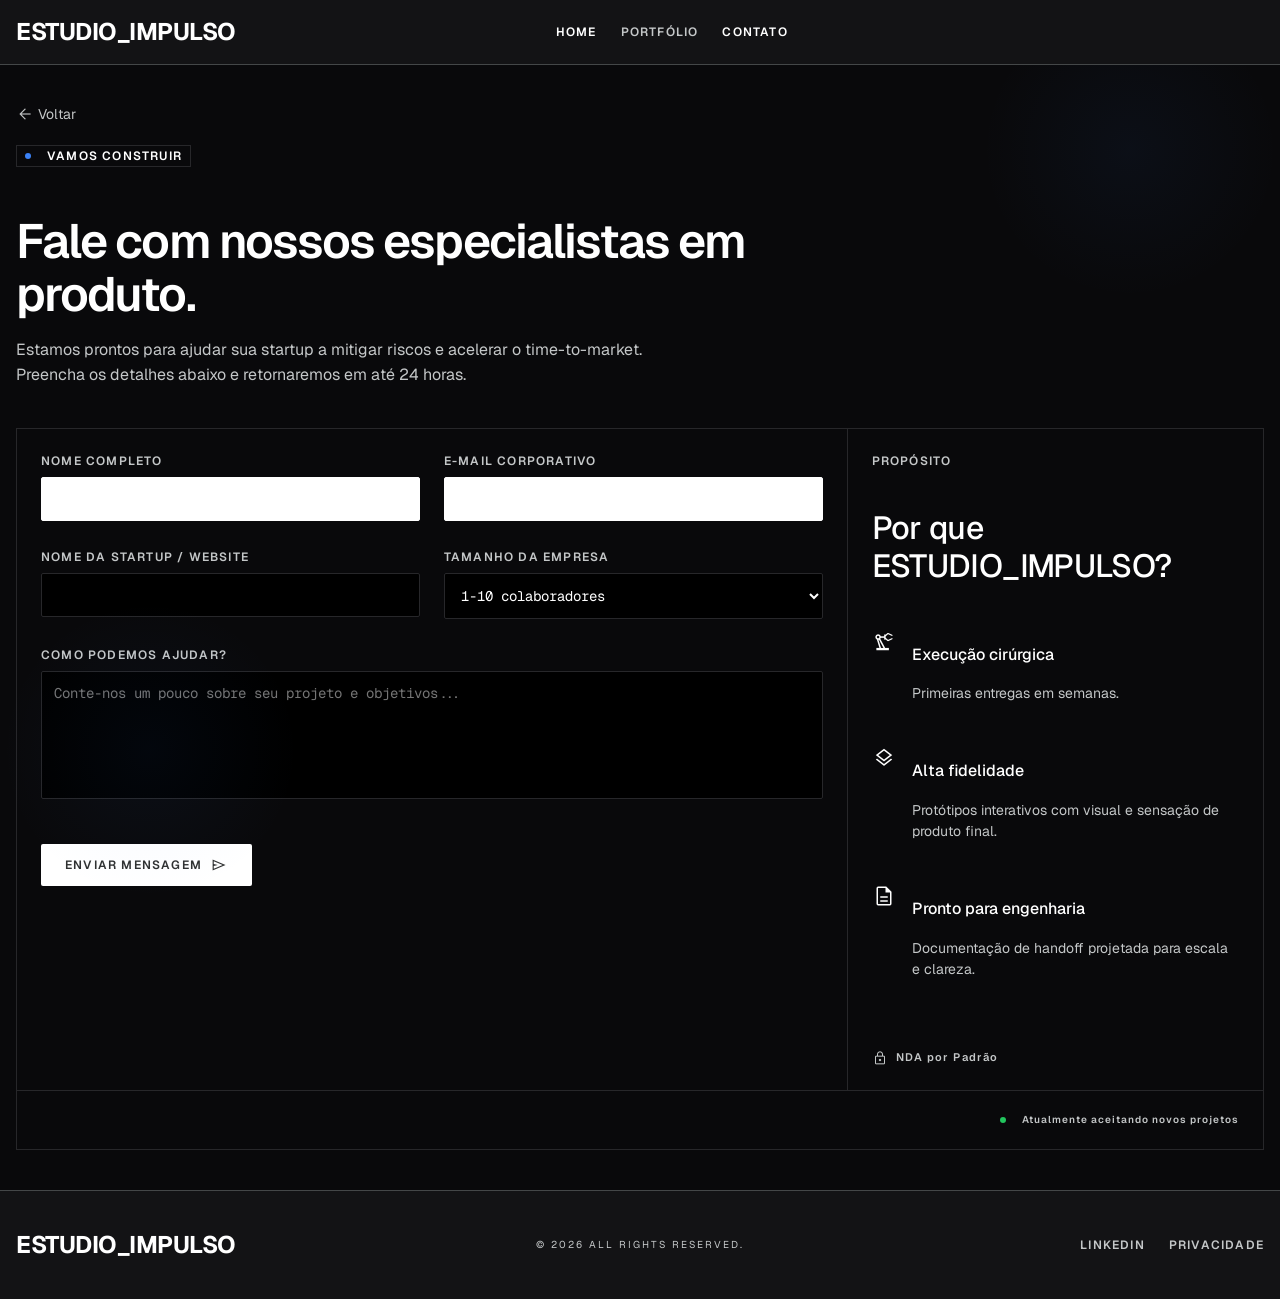
==== contato/index.html @ 2952daf0 "feat: add inline SVG favicon (EI logo on dark background)" ====
<!DOCTYPE html>
<html class="dark" lang="pt-BR">
<head>
  <meta charset="utf-8">
  <meta content="width=device-width, initial-scale=1.0" name="viewport">
  <link rel="icon" href="data:image/svg+xml,<svg xmlns='http://www.w3.org/2000/svg' viewBox='0 0 32 32'><rect width='32' height='32' rx='4' fill='%23131315'/><text x='16' y='23' text-anchor='middle' font-family='Geist,sans-serif' font-weight='700' font-size='20' fill='%23ffffff'>EI</text></svg>">
  <title>Contato | ESTUDIO_IMPULSO</title>
  <meta property="og:type" content="website">
  <meta property="og:site_name" content="ESTUDIO_IMPULSO">
  <meta property="og:title" content="Contato | ESTUDIO_IMPULSO">
  <meta property="og:description" content="Fale com nossos especialistas em produto. Estamos prontos para ajudar sua startup a mitigar riscos e acelerar o time-to-market.">
  <meta property="og:url" content="https://estudioimpulso.com.br/contact">
  <meta property="og:image" content="https://estudioimpulso.com.br/img/guia-thumb-new.png">
  <meta property="og:image:width" content="1200">
  <meta property="og:image:height" content="630">
  <meta name="twitter:card" content="summary_large_image">
  <link rel="stylesheet" href="../css/styles.css?v=2">
</head>
<body class="bg-dim">

<div class="glow-subtle" style="top: 0; right: 0;"></div>
<div class="glow-subtle" style="bottom: 0; left: 0;"></div>

<nav class="site-nav">
  <div class="nav-inner">
    <a href="/" class="nav-brand">ESTUDIO_IMPULSO</a>
    <div class="nav-links">
      <a href="/" class="nav-link">Home</a>
      <a href="../portfolio/" class="nav-link">Portfólio</a>
      <a href="../contato/" class="nav-link active">Contato</a>
    </div>
    <div style="visibility: hidden;" class="btn-primary">Fale conosco</div>
  </div>
</nav>

<main class="container-site py-xl">

  <!-- Hero -->
  <div class="mb-xl max-w-3xl">
    <a href="../" class="back-link mb-md">
      <span class="material-symbols-outlined" style="font-size: 18px;">arrow_back</span>
      <span>Voltar</span>
    </a>
    <div class="mt-1" style="margin-top: 4px;">
      <div class="badge badge-dark" style="margin-bottom: 16px;">
        <span class="status-dot status-dot-accent"></span>
        <span class="font-label-caps text-primary uppercase tracking-widest">VAMOS CONSTRUIR</span>
      </div>
    </div>
    <h1 class="font-display-lg md-text-display-lg tracking-tighter text-primary mb-sm" style="line-height: 1.1;">
      Fale com nossos especialistas em produto.
    </h1>
    <p class="font-body-md text-on-surface-variant max-w-2xl">
      Estamos prontos para ajudar sua startup a mitigar riscos e acelerar o time-to-market. Preencha os detalhes abaixo e retornaremos em até 24 horas.
    </p>
  </div>

  <!-- Bento Contact Layout -->
  <div class="grid md-grid-cols-12 gap-0" style="border: 1px solid var(--color-border-hover);">

    <!-- Form (8 cols) -->
    <form class="md-col-span-8 p-lg space-y-lg" id="contact-form" action="https://formspree.io/f/xojgazay" method="POST" style="background: var(--color-bg); border-right: 1px solid var(--color-border-hover);">
      <div class="grid md-grid-cols-2 gap-lg">
        <div>
          <label class="form-label">Nome Completo</label>
          <input class="input-field input-field-light" type="text" name="nome" data-fs-field placeholder="" required>
          <span data-fs-error="nome" class="font-body-sm text-error" style="margin-top: 4px; display: block;"></span>
        </div>
        <div>
          <label class="form-label">E-mail Corporativo</label>
          <input class="input-field input-field-light" type="email" name="email" data-fs-field placeholder="" required>
          <span data-fs-error="email" class="font-body-sm text-error" style="margin-top: 4px; display: block;"></span>
        </div>
      </div>
      <div class="grid md-grid-cols-2 gap-lg">
        <div>
          <label class="form-label">Nome da Startup / Website</label>
          <input class="input-field" type="text" name="startup" data-fs-field placeholder="">
          <span data-fs-error="startup" class="font-body-sm text-error" style="margin-top: 4px; display: block;"></span>
        </div>
        <div>
          <label class="form-label">Tamanho da empresa</label>
          <select class="input-field cursor-pointer" name="tamanho" data-fs-field>
            <option value="1-10">1-10 colaboradores</option>
            <option value="11-50">11-50 colaboradores</option>
            <option value="51-200">51-200 colaboradores</option>
            <option value="201-500">201-500 colaboradores</option>
            <option value="500+">500+ colaboradores</option>
          </select>
          <span data-fs-error="tamanho" class="font-body-sm text-error" style="margin-top: 4px; display: block;"></span>
        </div>
      </div>
      <div>
        <label class="form-label">Como podemos ajudar?</label>
        <textarea class="input-field resize-none h-32" name="mensagem" data-fs-field placeholder="Conte-nos um pouco sobre seu projeto e objetivos..." required rows="6"></textarea>
        <span data-fs-error="mensagem" class="font-body-sm text-error" style="margin-top: 4px; display: block;"></span>
      </div>
      <div class="pt-md">
        <button class="btn-primary w-full md-w-auto" type="submit" data-fs-submit-btn style="border-radius: 2px;">
          Enviar Mensagem
          <span class="material-symbols-outlined" style="font-size: 18px;">send</span>
        </button>
      </div>
      <div data-fs-success class="bento-card-dark p-md font-body-md text-primary" style="display: none; border-color: #22c55e;">
        <span class="material-symbols-outlined" style="color: #22c55e; font-size: 20px;">check_circle</span> Mensagem enviada com sucesso! Retornaremos em até 24h.
      </div>
      <div data-fs-error class="bento-card-dark p-md font-body-md text-error" style="display: none;">
        <span class="material-symbols-outlined" style="font-size: 20px;">error</span> Erro ao enviar. Tente novamente.
      </div>
    </form>

    <!-- Sidebar (4 cols) -->
    <div class="md-col-span-4" style="background: var(--color-bg);">
      <div class="p-lg h-full flex flex-col">
        <span class="form-label">propósito</span>
        <h3 class="font-headline-lg text-primary mb-lg" style="line-height: 1.2;">Por que ESTUDIO_IMPULSO?</h3>
        <ul class="space-y-lg flex-grow list-none" style="padding: 0;">
          <li class="flex gap-md">
            <span class="material-symbols-outlined text-primary mt-1">precision_manufacturing</span>
            <div>
              <p class="font-body-md text-primary font-medium" style="font-size: 16px;">Execução cirúrgica</p>
              <p class="font-body-sm text-on-surface-variant">Primeiras entregas em semanas.</p>
            </div>
          </li>
          <li class="flex gap-md">
            <span class="material-symbols-outlined text-primary mt-1">layers</span>
            <div>
              <p class="font-body-md text-primary font-medium" style="font-size: 16px;">Alta fidelidade</p>
              <p class="font-body-sm text-on-surface-variant">Protótipos interativos com visual e sensação de produto final.</p>
            </div>
          </li>
          <li class="flex gap-md">
            <span class="material-symbols-outlined text-primary mt-1">description</span>
            <div>
              <p class="font-body-md text-primary font-medium" style="font-size: 16px;">Pronto para engenharia</p>
              <p class="font-body-sm text-on-surface-variant">Documentação de handoff projetada para escala e clareza.</p>
            </div>
          </li>
        </ul>
        <div class="mt-xl pt-lg border-t" style="border-color: var(--color-border-hover);">
          <div class="flex items-center gap-sm text-on-surface-variant">
            <span class="material-symbols-outlined" style="font-size: 16px;">lock</span>
            <span class="font-label-caps" style="font-size: 11px; letter-spacing: 0.1em;">NDA por Padrão</span>
          </div>
        </div>
      </div>
    </div>

    <!-- Status Bar (12 cols) -->
    <div class="md-col-span-12 flex flex-col md-flex-row items-center justify-between p-lg" style="background: var(--color-bg); border-top: 1px solid var(--color-border-hover);">
      <div class="flex items-center gap-md mb-md md-mb-0"></div>
      <div class="flex items-center gap-sm">
        <span class="status-dot status-dot-active"></span>
        <span class="font-label-caps text-on-surface-variant tracking-widest" style="font-size: 10px;">Atualmente aceitando novos projetos</span>
      </div>
    </div>

  </div>

</main>

<footer class="site-footer">
  <div class="footer-inner md-flex-row">
    <div class="flex-1 flex justify-start">
      <span class="footer-brand">ESTUDIO_IMPULSO</span>
    </div>
    <div class="flex-1 flex justify-center">
      <span class="footer-copy">© 2026 ALL RIGHTS RESERVED.</span>
    </div>
    <div class="flex-1 flex justify-end footer-links">
      <a href="#" class="footer-link">LinkedIn</a>
      <a href="#" class="footer-link">Privacidade</a>
    </div>
  </div>
</footer>

<script src="../js/main.js?v=2"></script>
</body>
</html>
---- css/styles.css ----
/* === ESTUDIO_IMPULSO | Shared Design System === */

@import url('https://fonts.googleapis.com/css2?family=Geist:wght@100..900&family=Geist+Mono:wght@100..900&display=swap');
@import url('https://fonts.googleapis.com/css2?family=Material+Symbols+Outlined:wght,FILL@100..700,0..1&display=swap');

:root {
  /* Deep Dark palette */
  --color-bg: #09090b;
  --color-surface: #131315;
  --color-surface-container-lowest: #0e0e10;
  --color-surface-container-low: #1c1b1d;
  --color-surface-container: #201f22;
  --color-surface-container-high: #2a2a2c;
  --color-surface-container-highest: #353437;
  --color-surface-bright: #39393b;
  --color-primary: #ffffff;
  --color-on-primary: #2f3131;
  --color-outline: #8e9192;
  --color-outline-variant: #444748;
  --color-on-surface: #e5e1e4;
  --color-on-surface-variant: #c4c7c8;
  --color-secondary: #c8c6c9;
  --color-tertiary: #ffffff;
  --color-error: #ffb4ab;
  --color-accent: #3b82f6;
  --color-border-subtle: #18181b;
  --color-border-hover: #27272a;
}

*,
*::before,
*::after {
  box-sizing: border-box;
}

body {
  background-color: var(--color-surface);
  color: var(--color-on-surface);
  font-family: 'Geist', sans-serif;
  -webkit-font-smoothing: antialiased;
  -moz-osx-font-smoothing: grayscale;
  overflow-x: hidden;
  margin: 0;
  min-height: 100vh;
}

body.bg-dim {
  background-color: var(--color-bg);
}

a { text-decoration: none; }

::selection {
  background-color: #e2e2e2;
  color: #636565;
}

/* Scrollbar */
::-webkit-scrollbar { width: 6px; }
::-webkit-scrollbar-track { background: var(--color-bg); }
::-webkit-scrollbar-thumb { background: var(--color-border-subtle); border-radius: 3px; }
::-webkit-scrollbar-thumb:hover { background: var(--color-border-hover); }

/* === Material Icons === */
.material-symbols-outlined {
  font-variation-settings: 'FILL' 0, 'wght' 300, 'GRAD' 0, 'opsz' 24;
  vertical-align: middle;
  display: inline-block;
  line-height: 1;
}

/* === Typography === */
.font-headline-lg-mobile {
  font-family: 'Geist', sans-serif;
  font-size: 24px;
  line-height: 1.2;
  letter-spacing: -0.02em;
  font-weight: 500;
}

.font-headline-lg {
  font-family: 'Geist', sans-serif;
  font-size: 32px;
  line-height: 1.2;
  letter-spacing: -0.02em;
  font-weight: 500;
}

.font-display-lg {
  font-family: 'Geist', sans-serif;
  font-size: 48px;
  line-height: 1.1;
  letter-spacing: -0.04em;
  font-weight: 600;
}

.font-body-md {
  font-family: 'Geist', sans-serif;
  font-size: 16px;
  line-height: 1.6;
  font-weight: 400;
}

.font-body-sm {
  font-family: 'Geist', sans-serif;
  font-size: 14px;
  line-height: 1.5;
  font-weight: 400;
}

.font-label-caps {
  font-family: 'Geist', sans-serif;
  font-size: 12px;
  line-height: 1;
  letter-spacing: 0.1em;
  font-weight: 600;
}

.font-mono-code {
  font-family: 'Geist Mono', monospace;
  font-size: 13px;
  line-height: 1.6;
  font-weight: 400;
}

/* === Utility Classes === */
.container-site {
  max-width: 1280px;
  margin: 0 auto;
  padding: 0 16px;
}

.p-md { padding: 16px; }
.p-lg { padding: 24px; }
.p-xl { padding: 40px; }
.px-md { padding-left: 16px; padding-right: 16px; }
.px-lg { padding-left: 24px; padding-right: 24px; }
.px-xl { padding-left: 40px; padding-right: 40px; }
.py-md { padding-top: 16px; padding-bottom: 16px; }
.py-lg { padding-top: 24px; padding-bottom: 24px; }
.py-xl { padding-top: 40px; padding-bottom: 40px; }
.mt-xl { margin-top: 40px; }
.mb-lg { margin-bottom: 24px; }
.mb-xl { margin-bottom: 40px; }
.pt-md { padding-top: 16px; }
.pt-xl { padding-top: 40px; }
.pb-xl { padding-bottom: 40px; }

.gap-xs { gap: 4px; }
.gap-sm { gap: 8px; }
.gap-md { gap: 16px; }
.gap-lg { gap: 24px; }

.space-y-xs > * + * { margin-top: 4px; }
.space-y-sm > * + * { margin-top: 8px; }
.space-y-md > * + * { margin-top: 16px; }
.space-y-lg > * + * { margin-top: 24px; }
.space-y-xl > * + * { margin-top: 40px; }

.flex { display: flex; }
.inline-flex { display: inline-flex; }
.grid { display: grid; }
.flex-col { flex-direction: column; }
.flex-wrap { flex-wrap: wrap; }
.flex-1 { flex: 1; }
.flex-shrink-0 { flex-shrink: 0; }
.flex-grow { flex-grow: 1; }
.items-center { align-items: center; }
.items-start { align-items: flex-start; }
.justify-center { justify-content: center; }
.justify-between { justify-content: space-between; }
.justify-start { justify-content: flex-start; }
.justify-end { justify-content: flex-end; }
.text-center { text-align: center; }
.relative { position: relative; }
.absolute { position: absolute; }
.inset-0 { inset: 0; }
.z-10 { z-index: 10; }
.z-50 { z-index: 50; }
.-z-10 { z-index: -10; }
.overflow-hidden { overflow: hidden; }
.whitespace-nowrap { white-space: nowrap; }
.w-full { width: 100%; }
.h-full { height: 100%; }
.h-px { height: 1px; }
.h-16 { height: 64px; }
.w-2 { width: 8px; }
.h-2 { height: 8px; }
.w-16 { width: 64px; }
.h-16-2 { height: 64px; }
.w-24 { width: 96px; }
.max-w-2xl { max-width: 672px; }
.max-w-3xl { max-width: 768px; }
.max-w-4xl { max-width: 896px; }
.max-w-xl { max-width: 576px; }
.font-bold { font-weight: 700; }
.font-medium { font-weight: 500; }
.font-semibold { font-weight: 600; }
.uppercase { text-transform: uppercase; }
.tracking-tighter { letter-spacing: -0.05em; }
.tracking-tight { letter-spacing: -0.02em; }
.tracking-wider { letter-spacing: 0.05em; }
.tracking-widest { letter-spacing: 0.1em; }
.leading-relaxed { line-height: 1.625; }
.leading-tight { line-height: 1.25; }
.text-primary { color: var(--color-primary); }
.text-on-primary { color: var(--color-on-primary); }
.text-on-surface { color: var(--color-on-surface); }
.text-on-surface-variant { color: var(--color-on-surface-variant); }
.text-outline { color: var(--color-outline); }
.text-error { color: var(--color-error); }
.text-black { color: #000000; }
.bg-primary { background-color: var(--color-primary); }
.bg-surface { background-color: var(--color-surface); }
.bg-surface-dim { background-color: var(--color-bg); }
.bg-surface-container { background-color: var(--color-surface-container); }
.bg-surface-container-low { background-color: var(--color-surface-container-low); }
.bg-surface-container-lowest { background-color: var(--color-surface-container-lowest); }
.bg-surface-container-high { background-color: var(--color-surface-container-high); }
.bg-surface-container-highest { background-color: var(--color-surface-container-highest); }
.bg-background { background-color: var(--color-surface); }
.bg-outline-variant { background-color: var(--color-outline-variant); }
.bg-accent { background-color: var(--color-accent); }
.rounded-full { border-radius: 9999px; }
.block { display: block; }
.hidden { display: none; }
.pointer-events-none { pointer-events: none; }
.opacity-30 { opacity: 0.3; }
.opacity-80 { opacity: 0.8; }
.opacity-90 { opacity: 0.9; }
.opacity-100 { opacity: 1; }
.opacity-0 { opacity: 0; }
.object-cover { object-fit: cover; }
.grayscale { filter: grayscale(100%); }
.cursor-pointer { cursor: pointer; }
.ml-auto { margin-left: auto; }
.mr-auto { margin-right: auto; }
.mt-1 { margin-top: 4px; }
.mt-auto { margin-top: auto; }
.mb-sm { margin-bottom: 8px; }
.mb-md { margin-bottom: 16px; }
.mb-lg { margin-bottom: 24px; }
.ml-lg { margin-left: 24px; }
.aspect-video { aspect-ratio: 16 / 9; }
.resize-none { resize: none; }
.h-32 { height: 128px; }
.list-none { list-style: none; }
.transition-all { transition: all 150ms ease; }
.transition-colors { transition: color 150ms ease, background-color 150ms ease, border-color 150ms ease; }
.transition-transform { transition: transform 150ms ease; }
.duration-150 { transition-duration: 150ms; }
.duration-200 { transition-duration: 200ms; }
.duration-500 { transition-duration: 500ms; }
.duration-700 { transition-duration: 700ms; }
.ease-in-out { transition-timing-function: cubic-bezier(0.4, 0, 0.2, 1); }

/* === Navigation === */
.site-nav {
  position: sticky;
  top: 0;
  z-index: 50;
  background-color: var(--color-surface);
  border-bottom: 1px solid var(--color-outline-variant);
}

.site-nav .nav-inner {
  display: flex;
  justify-content: space-between;
  align-items: center;
  max-width: 1280px;
  margin: 0 auto;
  padding: 0 16px;
  height: 64px;
}

.site-nav .nav-brand {
  font-family: 'Geist', sans-serif;
  font-size: 24px;
  line-height: 1.2;
  letter-spacing: -0.02em;
  font-weight: 700;
  color: var(--color-primary);
  text-transform: uppercase;
  text-decoration: none;
}

.site-nav .nav-links {
  display: flex;
  align-items: center;
  gap: 24px;
}

.site-nav .nav-link {
  font-family: 'Geist', sans-serif;
  font-size: 12px;
  line-height: 1;
  letter-spacing: 0.1em;
  font-weight: 600;
  text-transform: uppercase;
  color: var(--color-on-surface-variant);
  text-decoration: none;
  transition: color 150ms ease;
}

.site-nav .nav-link:hover,
.site-nav .nav-link.active {
  color: var(--color-primary);
}

/* === Buttons === */
.btn-primary {
  display: inline-flex;
  align-items: center;
  gap: 8px;
  background-color: var(--color-primary);
  color: var(--color-on-primary);
  padding: 12px 24px;
  font-family: 'Geist', sans-serif;
  font-size: 12px;
  line-height: 1;
  letter-spacing: 0.1em;
  font-weight: 600;
  text-transform: uppercase;
  border: none;
  cursor: pointer;
  text-decoration: none;
  transition: opacity 150ms ease;
}

.btn-primary:hover { opacity: 0.9; }
.btn-primary:active { opacity: 0.8; }

.btn-secondary {
  display: inline-flex;
  align-items: center;
  gap: 8px;
  background: transparent;
  border: 1px solid var(--color-outline-variant);
  color: var(--color-primary);
  padding: 12px 24px;
  font-family: 'Geist', sans-serif;
  font-size: 12px;
  line-height: 1;
  letter-spacing: 0.1em;
  font-weight: 600;
  text-transform: uppercase;
  text-decoration: none;
  cursor: pointer;
  transition: background-color 150ms ease;
}

.btn-secondary:hover { background-color: var(--color-surface-container-high); }

/* === Bento Cards === */
.bento-card {
  background: var(--color-surface-container-low);
  border: 1px solid var(--color-border-subtle);
  padding: 24px;
  transition: border-color 150ms ease, background-color 150ms ease;
}

.bento-card:hover {
  border-color: var(--color-border-hover);
  background-color: #0c0c0e;
}

.bento-card-dark {
  background: var(--color-surface-container-lowest);
  border: 1px solid var(--color-border-subtle);
}

.bento-card-dark:hover {
  border-color: var(--color-border-hover);
}

.bento-border {
  border: 1px solid var(--color-border-subtle);
}

/* === Bento Grid Patterns === */
.bento-grid-2 { grid-template-columns: repeat(2, 1fr); }
.bento-grid-3 { grid-template-columns: repeat(3, 1fr); }
.bento-grid-4 { grid-template-columns: repeat(4, 1fr); }
.bento-grid-12 { grid-template-columns: repeat(12, 1fr); }

.col-span-1 { grid-column: span 1 / span 1; }
.col-span-2 { grid-column: span 2 / span 2; }
.col-span-3 { grid-column: span 3 / span 3; }
.col-span-4 { grid-column: span 4 / span 4; }
.col-span-8 { grid-column: span 8 / span 8; }
.col-span-12 { grid-column: span 12 / span 12; }

/* === Footer === */
.site-footer {
  border-top: 1px solid var(--color-outline-variant);
  background-color: var(--color-surface);
}

.site-footer .footer-inner {
  display: flex;
  flex-direction: row;
  flex-wrap: wrap;
  justify-content: space-between;
  align-items: center;
  max-width: 1280px;
  margin: 0 auto;
  padding: 40px 16px;
  gap: 16px;
}

.site-footer .footer-brand {
  font-family: 'Geist', sans-serif;
  font-size: 24px;
  line-height: 1.2;
  letter-spacing: -0.02em;
  font-weight: 700;
  color: var(--color-primary);
  text-transform: uppercase;
}

.site-footer .footer-copy {
  font-family: 'Geist', sans-serif;
  font-size: 10px;
  letter-spacing: 0.2em;
  color: var(--color-on-surface-variant);
}

.site-footer .footer-links {
  display: flex;
  gap: 24px;
}

.site-footer .footer-link {
  font-family: 'Geist', sans-serif;
  font-size: 12px;
  line-height: 1;
  letter-spacing: 0.1em;
  font-weight: 600;
  text-transform: uppercase;
  text-decoration: none;
  color: var(--color-on-surface-variant);
  transition: color 150ms ease;
}

.site-footer .footer-link:hover { color: var(--color-primary); }

/* === Badge / Chip === */
.badge {
  display: inline-flex;
  align-items: center;
  gap: 8px;
  padding: 4px 8px;
  background-color: var(--color-surface-container);
  border: 1px solid var(--color-outline-variant);
  font-family: 'Geist', sans-serif;
  font-size: 12px;
  line-height: 1;
  letter-spacing: 0.1em;
  font-weight: 600;
  text-transform: uppercase;
  color: var(--color-on-surface-variant);
}

.badge-dark {
  background-color: var(--color-bg);
  border-color: var(--color-border-hover);
}

.tag {
  display: inline-block;
  padding: 4px 8px;
  background-color: var(--color-surface-container-highest);
  font-family: 'Geist', sans-serif;
  font-size: 11px;
  color: var(--color-on-surface-variant);
}

/* === Status dot === */
.status-dot {
  width: 6px;
  height: 6px;
  border-radius: 50%;
  display: inline-block;
  margin-right: 8px;
}

.status-dot-active {
  background-color: #22c55e;
  animation: pulse 2s cubic-bezier(0.4, 0, 0.6, 1) infinite;
}

.status-dot-accent {
  background-color: var(--color-accent);
}

@keyframes pulse {
  50% { opacity: .5; }
}

.animate-pulse {
  animation: pulse 2s cubic-bezier(0.4, 0, 0.6, 1) infinite;
}

/* === Section Dividers === */
.section-divider {
  display: flex;
  align-items: center;
  gap: 12px;
}

.section-divider-line {
  width: 100%;
  height: 1px;
  background-color: rgb(68 71 72 / 0.3);
}

/* === Image cards (gallery) === */
.img-card {
  position: relative;
  overflow: hidden;
  border: 1px solid var(--color-border-subtle);
  background-color: var(--color-surface-container-low);
}

.img-card img {
  width: 100%;
  height: 100%;
  object-fit: cover;
  opacity: 0.9;
  transition: all 500ms ease;
}

.img-card:hover img {
  opacity: 1;
  transform: scale(1.02);
}

.img-card .img-label {
  position: absolute;
  bottom: 0;
  left: 0;
  width: 100%;
  padding: 16px;
  background: linear-gradient(to top, rgba(9,9,11,0.9), transparent);
  font-family: 'Geist Mono', monospace;
  font-size: 13px;
  color: var(--color-primary);
}

/* === Glass effect === */
.glass-panel {
  backdrop-filter: blur(8px);
  background: rgba(9, 9, 11, 0.8);
  border: 1px solid var(--color-border-subtle);
}

/* === Form Fields === */
.input-field {
  background: #000000;
  border: 1px solid var(--color-border-hover);
  color: #ffffff;
  font-family: 'Geist Mono', monospace;
  font-size: 14px;
  width: 100%;
  padding: 12px;
  border-radius: 2px;
  transition: border-color 150ms ease;
}

.input-field:focus {
  outline: none;
  border-color: var(--color-primary);
}

.input-field-light {
  background: #ffffff;
  color: #000000;
  border-color: #ffffff;
}

.form-label {
  color: var(--color-on-surface-variant);
  font-family: 'Geist', sans-serif;
  font-size: 12px;
  font-weight: 600;
  letter-spacing: 0.1em;
  text-transform: uppercase;
  margin-bottom: 8px;
  display: block;
}

/* === Back link === */
.back-link {
  display: inline-flex;
  align-items: center;
  gap: 4px;
  font-family: 'Geist', sans-serif;
  font-size: 14px;
  color: var(--color-on-surface-variant);
  text-decoration: none;
  transition: color 150ms ease;
}

.back-link:hover { color: var(--color-primary); }
.back-link:hover .material-symbols-outlined {
  transform: translateX(-4px);
}

/* === Atmosphere / Hero BG === */
.hero-bg-grid {
  background-image: radial-gradient(#18181b 1px, transparent 1px);
  background-size: 24px 24px;
}

/* === Showcase grid === */
.showcase-grid {
  display: grid;
  gap: 16px;
}

.showcase-col { display: flex; flex-direction: column; gap: 16px; }

/* === Glow effects === */
.glow-subtle {
  position: absolute;
  width: 300px;
  height: 300px;
  background: radial-gradient(circle, rgba(59, 130, 246, 0.05) 0%, rgba(9, 9, 11, 0) 70%);
  pointer-events: none;
}

/* === Transitions for reveal === */
.reveal-section {
  transition: all 700ms ease;
  opacity: 1;
  transform: translateY(0);
}

/* === Gradient lines === */
.gradient-line {
  width: 100%;
  height: 1px;
  background: linear-gradient(to right, transparent, rgba(255,255,255,0.3), transparent);
}

/* === Spinner === */
.spinner {
  display: inline-block;
  width: 16px;
  height: 16px;
  border: 2px solid rgba(255,255,255,0.3);
  border-top-color: #fff;
  border-radius: 50%;
  animation: spin 0.6s linear infinite;
  vertical-align: middle;
}

@keyframes spin {
  to { transform: rotate(360deg); }
}
.gradient-fade-r {
  background: linear-gradient(to left, var(--color-bg), transparent);
}

/* === Hover scale === */
.hover-scale:hover {
  transform: scale(1.02);
}

/* === Responsive === */
@media (min-width: 768px) {
  .md-flex-row { flex-direction: row; }
  .md-flex { display: flex; }
  .md-flex-1 { flex: 1; }
  .md-justify-center { justify-content: center; }
  .md-justify-start { justify-content: flex-start; }
  .md-justify-end { justify-content: flex-end; }
  .md-text-lg { font-size: 18px; }
  .md-w-2\/3 { width: 66.666667%; }
  .md-w-auto { width: auto; }
  .md-grid-cols-2 { grid-template-columns: repeat(2, 1fr); }
  .md-grid-cols-3 { grid-template-columns: repeat(3, 1fr); }
  .md-grid-cols-4 { grid-template-columns: repeat(4, 1fr); }
  .md-grid-cols-12 { grid-template-columns: repeat(12, 1fr); }
  .md-col-span-1 { grid-column: span 1 / span 1; }
  .md-col-span-2 { grid-column: span 2 / span 2; }
  .md-col-span-3 { grid-column: span 3 / span 3; }
  .md-col-span-4 { grid-column: span 4 / span 4; }
  .md-col-span-8 { grid-column: span 8 / span 8; }
  .md-col-span-12 { grid-column: span 12 / span 12; }
  .md-p-24 { padding: 96px; }
  .md-p-xl { padding: 40px; }
  .md-px-lg { padding-left: 24px; padding-right: 24px; }
  .md-pt-32 { padding-top: 128px; }
  .md-mb-0 { margin-bottom: 0; }
  .md-text-display-lg { font-size: 48px; line-height: 1.1; letter-spacing: -0.04em; font-weight: 600; }
  .md-text-headline-lg { font-size: 32px; line-height: 1.2; letter-spacing: -0.02em; font-weight: 500; }
}

/* Showcase page specific: asymmetric masonry grid */
@media (min-width: 768px) {
  .masonry-grid {
    display: grid;
    grid-template-columns: repeat(3, 1fr);
    gap: 16px;
  }
  .masonry-col {
    display: flex;
    flex-direction: column;
    gap: 16px;
  }
}

/* Portfolio hover card effect */
.portfolio-card {
  background: var(--color-surface);
  border: 1px solid var(--color-border-subtle);
  transition: border-color 150ms ease;
  position: relative;
  overflow: hidden;
}

.portfolio-card:hover {
  border-color: var(--color-border-hover);
}

.portfolio-card:hover img {
  filter: grayscale(0);
  opacity: 1;
  transform: scale(1.02);
}

.portfolio-card .project-tags {
  display: flex;
  flex-wrap: wrap;
  gap: 4px;
}

/* Contact form highlight */
.input-field-highlight:focus {
  outline: none;
  border-color: var(--color-primary);
}

/* Responsive: stack nav links on mobile */
@media (max-width: 767px) {
  .site-nav .nav-links {
    display: none;
  }
  .font-display-lg {
    font-size: 40px;
  }
}
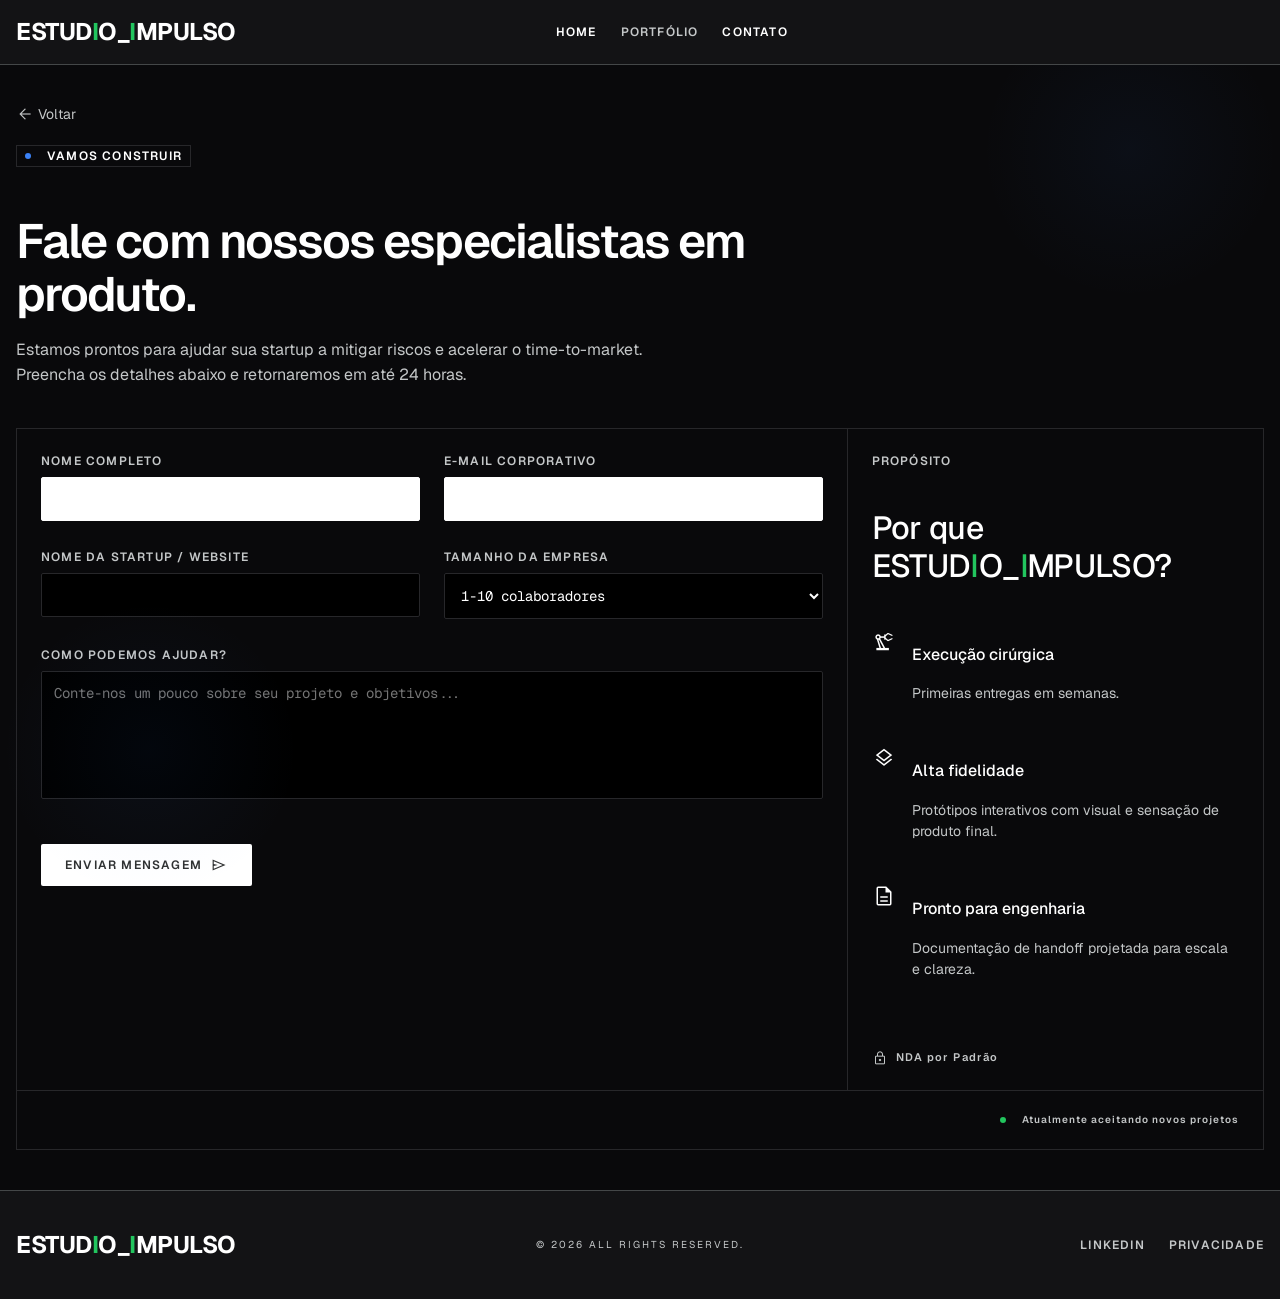
==== commit bcef078e: "feat: brand ESTUDIO_IMPULSO with green I (#22c55e) in all visible text" ====
--- a/contato/index.html
+++ b/contato/index.html
@@ -3,7 +3,7 @@
 <head>
   <meta charset="utf-8">
   <meta content="width=device-width, initial-scale=1.0" name="viewport">
-  <link rel="icon" href="data:image/svg+xml,<svg xmlns='http://www.w3.org/2000/svg' viewBox='0 0 32 32'><rect width='32' height='32' rx='4' fill='%23131315'/><text x='16' y='23' text-anchor='middle' font-family='Geist,sans-serif' font-weight='700' font-size='20' fill='%23ffffff'>EI</text></svg>">
+  <link rel="icon" href="data:image/svg+xml,<svg xmlns='http://www.w3.org/2000/svg' viewBox='0 0 32 32'><rect width='32' height='32' rx='4' fill='%23131315'/><text x='16' y='23' text-anchor='middle' font-family='Geist,sans-serif' font-weight='700' font-size='20' fill='%23ffffff'>E<tspan fill='%2322c55e'>I</tspan></text></svg>">
   <title>Contato | ESTUDIO_IMPULSO</title>
   <meta property="og:type" content="website">
   <meta property="og:site_name" content="ESTUDIO_IMPULSO">
@@ -23,7 +23,7 @@
 
 <nav class="site-nav">
   <div class="nav-inner">
-    <a href="/" class="nav-brand">ESTUDIO_IMPULSO</a>
+    <a href="/" class="nav-brand">ESTUD<span style="color:#22c55e;">I</span>O_<span style="color:#22c55e;">I</span>MPULSO</a>
     <div class="nav-links">
       <a href="/" class="nav-link">Home</a>
       <a href="../portfolio/" class="nav-link">Portfólio</a>
@@ -113,7 +113,7 @@
     <div class="md-col-span-4" style="background: var(--color-bg);">
       <div class="p-lg h-full flex flex-col">
         <span class="form-label">propósito</span>
-        <h3 class="font-headline-lg text-primary mb-lg" style="line-height: 1.2;">Por que ESTUDIO_IMPULSO?</h3>
+        <h3 class="font-headline-lg text-primary mb-lg" style="line-height: 1.2;">Por que ESTUD<span style="color:#22c55e;">I</span>O_<span style="color:#22c55e;">I</span>MPULSO?</h3>
         <ul class="space-y-lg flex-grow list-none" style="padding: 0;">
           <li class="flex gap-md">
             <span class="material-symbols-outlined text-primary mt-1">precision_manufacturing</span>
@@ -162,7 +162,7 @@
 <footer class="site-footer">
   <div class="footer-inner md-flex-row">
     <div class="flex-1 flex justify-start">
-      <span class="footer-brand">ESTUDIO_IMPULSO</span>
+      <span class="footer-brand">ESTUD<span style="color:#22c55e;">I</span>O_<span style="color:#22c55e;">I</span>MPULSO</span>
     </div>
     <div class="flex-1 flex justify-center">
       <span class="footer-copy">© 2026 ALL RIGHTS RESERVED.</span>
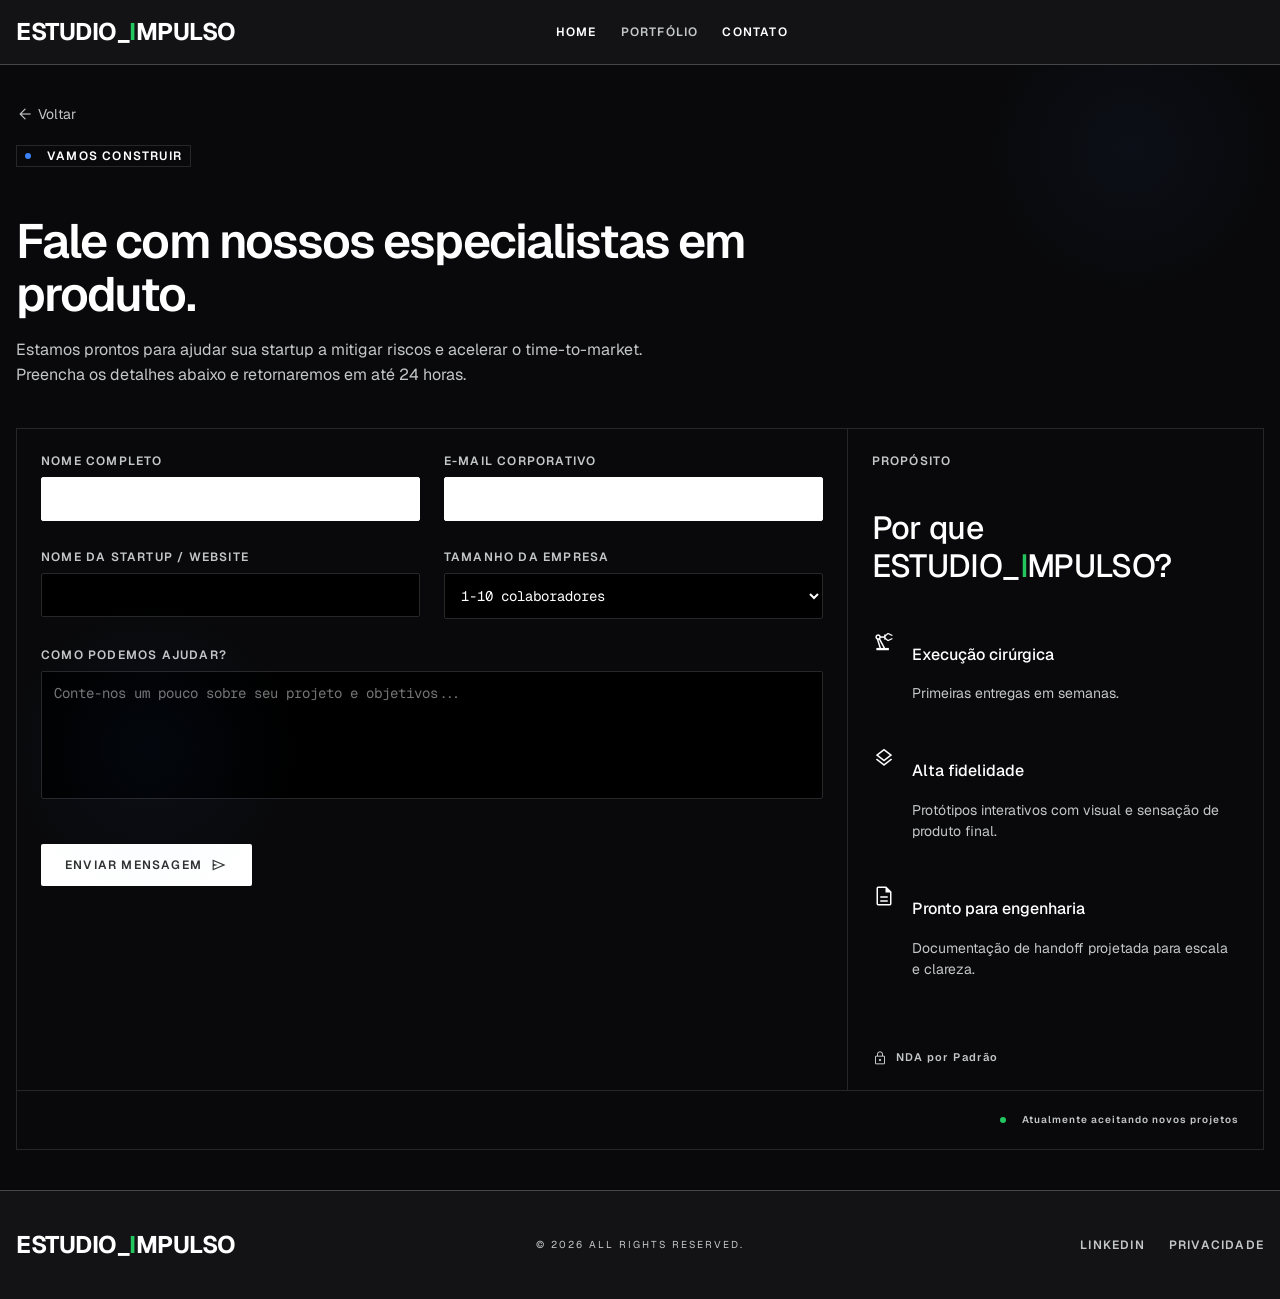
==== commit 0ae30170: "fix: only I of IMPULSO is green, ESTUDIO stays white" ====
--- a/contato/index.html
+++ b/contato/index.html
@@ -23,7 +23,7 @@
 
 <nav class="site-nav">
   <div class="nav-inner">
-    <a href="/" class="nav-brand">ESTUD<span style="color:#22c55e;">I</span>O_<span style="color:#22c55e;">I</span>MPULSO</a>
+    <a href="/" class="nav-brand">ESTUDIO_<span style="color:#22c55e;">I</span>MPULSO</a>
     <div class="nav-links">
       <a href="/" class="nav-link">Home</a>
       <a href="../portfolio/" class="nav-link">Portfólio</a>
@@ -113,7 +113,7 @@
     <div class="md-col-span-4" style="background: var(--color-bg);">
       <div class="p-lg h-full flex flex-col">
         <span class="form-label">propósito</span>
-        <h3 class="font-headline-lg text-primary mb-lg" style="line-height: 1.2;">Por que ESTUD<span style="color:#22c55e;">I</span>O_<span style="color:#22c55e;">I</span>MPULSO?</h3>
+        <h3 class="font-headline-lg text-primary mb-lg" style="line-height: 1.2;">Por que ESTUDIO_<span style="color:#22c55e;">I</span>MPULSO?</h3>
         <ul class="space-y-lg flex-grow list-none" style="padding: 0;">
           <li class="flex gap-md">
             <span class="material-symbols-outlined text-primary mt-1">precision_manufacturing</span>
@@ -162,7 +162,7 @@
 <footer class="site-footer">
   <div class="footer-inner md-flex-row">
     <div class="flex-1 flex justify-start">
-      <span class="footer-brand">ESTUD<span style="color:#22c55e;">I</span>O_<span style="color:#22c55e;">I</span>MPULSO</span>
+      <span class="footer-brand">ESTUDIO_<span style="color:#22c55e;">I</span>MPULSO</span>
     </div>
     <div class="flex-1 flex justify-center">
       <span class="footer-copy">© 2026 ALL RIGHTS RESERVED.</span>
